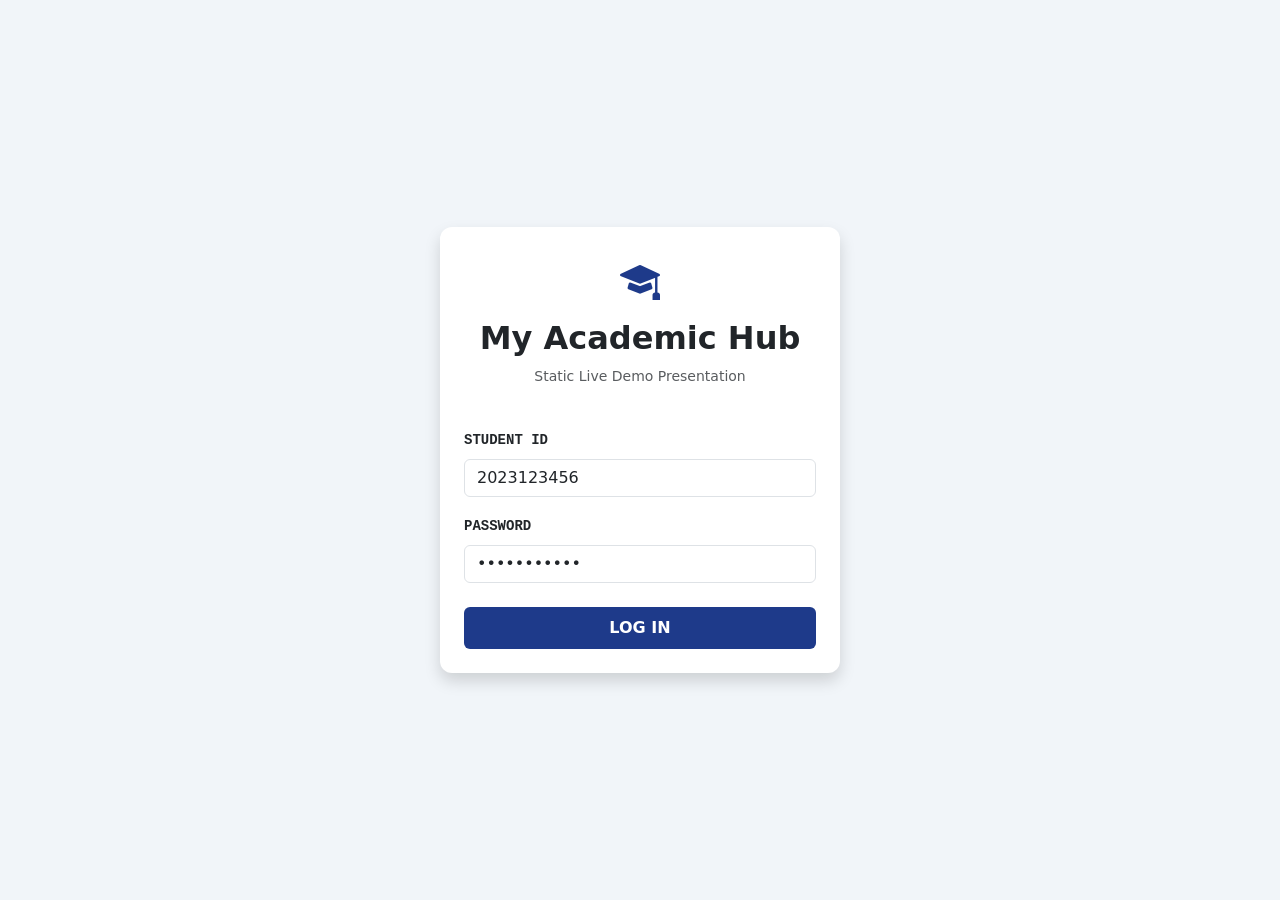
==== index.html @ 2f23d551 "Initial commit" ====
<!DOCTYPE html>
<html lang="en">
<head>
    <meta charset="UTF-8">
    <meta name="viewport" content="width=device-width, initial-scale=1.0">
    <title>My Academic Hub - Login</title>
    <link href="https://cdn.jsdelivr.net/npm/bootstrap@5.3.3/dist/css/bootstrap.min.css" rel="stylesheet">
    <link rel="stylesheet" href="https://cdn.jsdelivr.net/npm/bootstrap-icons@1.11.3/font/bootstrap-icons.min.css">
    <style>
        body { background-color: #f1f5f9; height: 100vh; display: flex; align-items: center; justify-content: center; }
        .login-card { max-width: 400px; width: 100%; border: none; border-radius: 12px; }
        .btn-custom { background-color: #1e3a8a; color: white; }
        .btn-custom:hover { background-color: #1e40af; color: white; }
    </style>
</head>
<body>
<div class="card login-card shadow p-4">
    <div class="text-center mb-4">
        <i class="bi bi-mortarboard-fill fs-1" style="color: #1e3a8a;"></i>
        <h2 class="fw-bold mt-2">My Academic Hub</h2>
        <p class="text-muted small">Static Live Demo Presentation</p>
    </div>
    <form action="dashboard.html" method="GET">
        <div class="mb-3">
            <label class="form-label font-monospace small fw-bold">STUDENT ID</label>
            <input type="text" class="form-control" value="2023123456" required>
        </div>
        <div class="mb-4">
            <label class="form-label font-monospace small fw-bold">PASSWORD</label>
            <input type="password" class="form-control" value="password123" required>
        </div>
        <button type="submit" class="btn btn-custom w-100 py-2 fw-bold">LOG IN</button>
    </form>
</div>
</body>
</html>
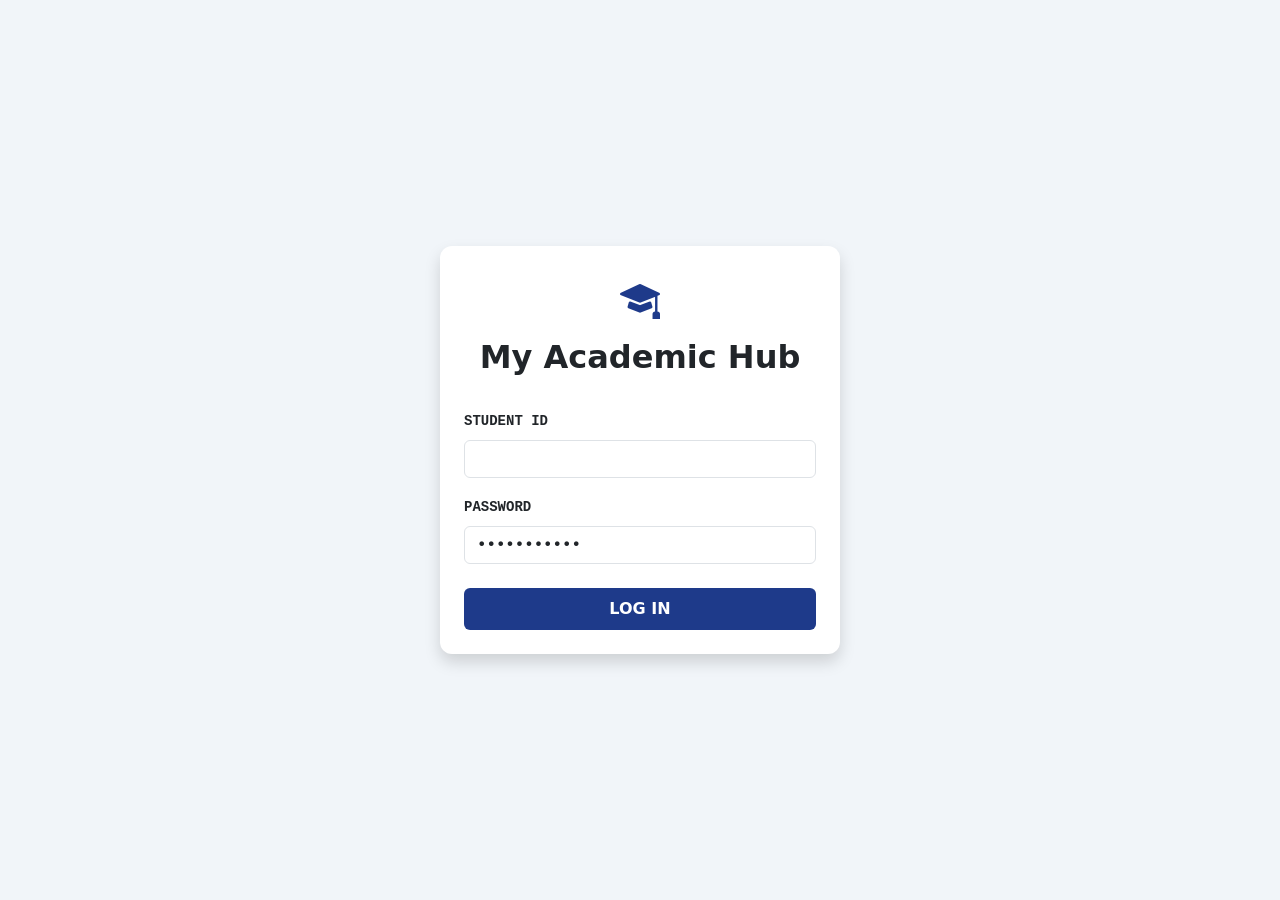
==== commit 7a267afa: "Update index.html" ====
--- a/index.html
+++ b/index.html
@@ -18,12 +18,11 @@
     <div class="text-center mb-4">
         <i class="bi bi-mortarboard-fill fs-1" style="color: #1e3a8a;"></i>
         <h2 class="fw-bold mt-2">My Academic Hub</h2>
-        <p class="text-muted small">Static Live Demo Presentation</p>
     </div>
     <form action="dashboard.html" method="GET">
         <div class="mb-3">
             <label class="form-label font-monospace small fw-bold">STUDENT ID</label>
-            <input type="text" class="form-control" value="2023123456" required>
+            <input type="text" class="form-control" value=" " required>
         </div>
         <div class="mb-4">
             <label class="form-label font-monospace small fw-bold">PASSWORD</label>
